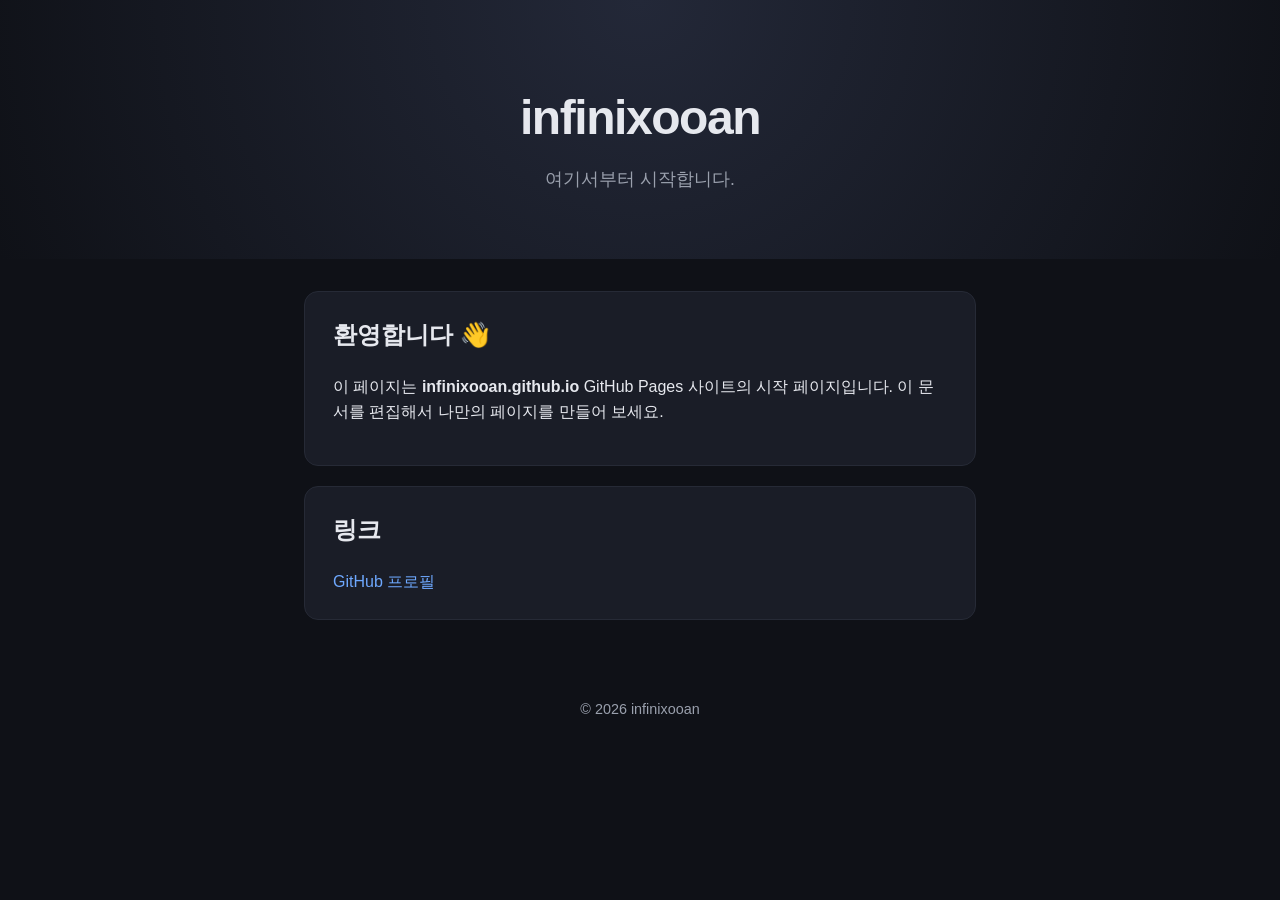
==== index.html @ f915fba2 "Initial GitHub Pages site" ====
<!DOCTYPE html>
<html lang="ko">
<head>
  <meta charset="UTF-8" />
  <meta name="viewport" content="width=device-width, initial-scale=1.0" />
  <title>infinixooan</title>
  <link rel="stylesheet" href="style.css" />
</head>
<body>
  <header class="hero">
    <h1>infinixooan</h1>
    <p class="tagline">여기서부터 시작합니다.</p>
  </header>

  <main>
    <section class="card">
      <h2>환영합니다 👋</h2>
      <p>
        이 페이지는 <strong>infinixooan.github.io</strong> GitHub Pages 사이트의
        시작 페이지입니다. 이 문서를 편집해서 나만의 페이지를 만들어 보세요.
      </p>
    </section>

    <section class="card">
      <h2>링크</h2>
      <ul class="links">
        <li><a href="https://github.com/infinixooan-web">GitHub 프로필</a></li>
      </ul>
    </section>
  </main>

  <footer>
    <p>© <span id="year"></span> infinixooan</p>
  </footer>

  <script src="main.js"></script>
</body>
</html>
---- style.css ----
:root {
  --bg: #0f1117;
  --card: #1a1d27;
  --text: #e6e8ee;
  --muted: #9aa0ad;
  --accent: #6ea8fe;
}

* { box-sizing: border-box; }

body {
  margin: 0;
  font-family: -apple-system, "Segoe UI", Roboto, "Malgun Gothic", sans-serif;
  background: var(--bg);
  color: var(--text);
  line-height: 1.6;
}

.hero {
  text-align: center;
  padding: 5rem 1.5rem 3rem;
  background: radial-gradient(circle at 50% 0%, #232838, var(--bg));
}

.hero h1 {
  margin: 0;
  font-size: 3rem;
  letter-spacing: -0.03em;
}

.tagline {
  color: var(--muted);
  margin-top: 0.5rem;
  font-size: 1.1rem;
}

main {
  max-width: 720px;
  margin: 0 auto;
  padding: 2rem 1.5rem;
  display: grid;
  gap: 1.25rem;
}

.card {
  background: var(--card);
  border: 1px solid #262a36;
  border-radius: 14px;
  padding: 1.5rem 1.75rem;
}

.card h2 { margin-top: 0; }

.links { list-style: none; padding: 0; margin: 0; }

.links a {
  color: var(--accent);
  text-decoration: none;
}

.links a:hover { text-decoration: underline; }

footer {
  text-align: center;
  color: var(--muted);
  padding: 2rem 1rem 3rem;
  font-size: 0.9rem;
}
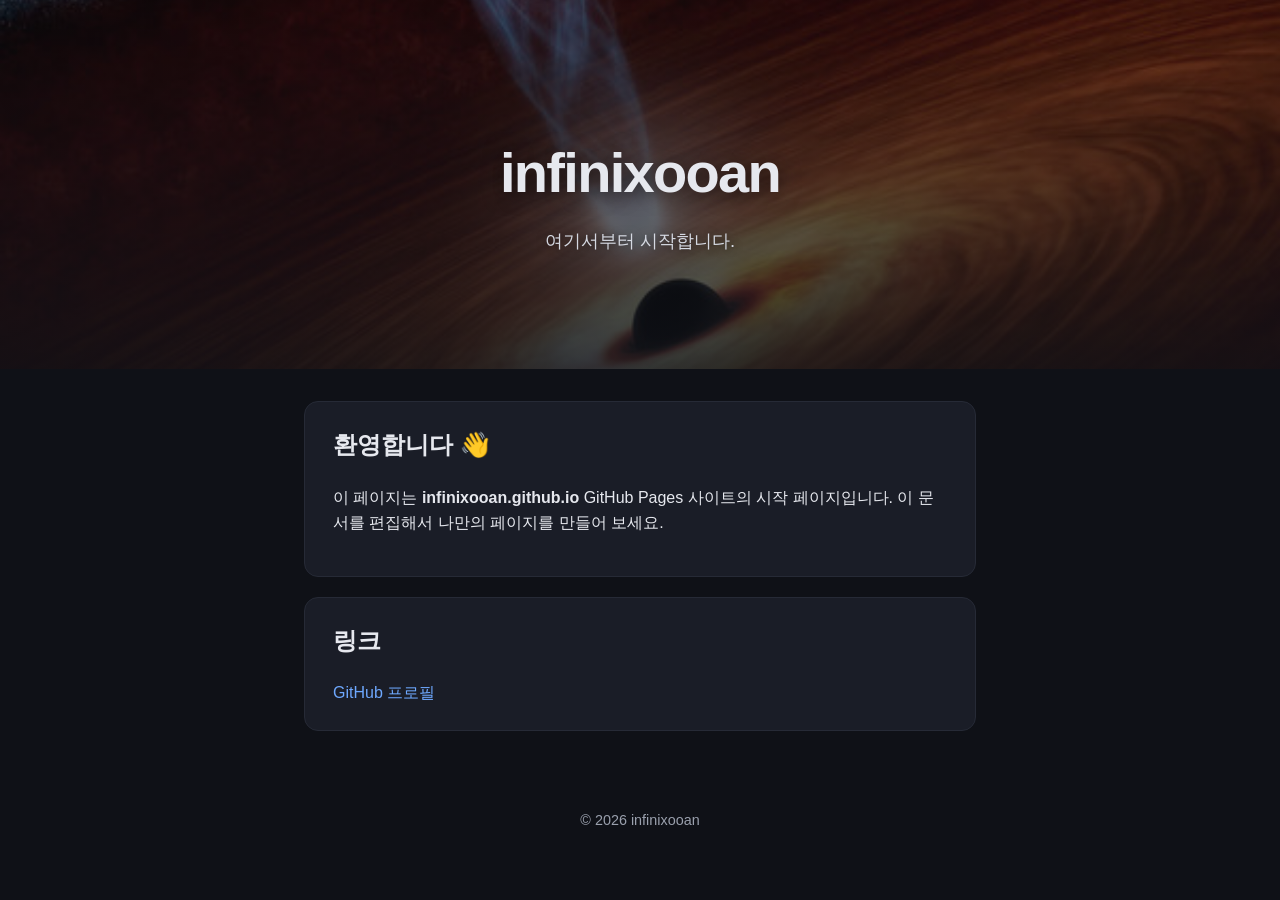
==== commit 5216209b: "대표 이미지(블랙홀)를 히어로 배경으로 추가" ====
--- a/index.html
+++ b/index.html
@@ -8,8 +8,11 @@
 </head>
 <body>
   <header class="hero">
-    <h1>infinixooan</h1>
-    <p class="tagline">여기서부터 시작합니다.</p>
+    <div class="hero__overlay"></div>
+    <div class="hero__content">
+      <h1>infinixooan</h1>
+      <p class="tagline">여기서부터 시작합니다.</p>
+    </div>
   </header>
 
   <main>
--- a/style.css
+++ b/style.css
@@ -17,21 +17,38 @@
 }
 
 .hero {
+  position: relative;
   text-align: center;
-  padding: 5rem 1.5rem 3rem;
-  background: radial-gradient(circle at 50% 0%, #232838, var(--bg));
+  padding: 8rem 1.5rem 6rem;
+  background-image: url("main-photo.jpg");
+  background-size: cover;
+  background-position: center;
+  overflow: hidden;
+}
+
+.hero__overlay {
+  position: absolute;
+  inset: 0;
+  background: linear-gradient(180deg, rgba(15, 17, 23, 0.35) 0%, rgba(15, 17, 23, 0.85) 100%);
+}
+
+.hero__content {
+  position: relative;
+  z-index: 1;
 }
 
 .hero h1 {
   margin: 0;
-  font-size: 3rem;
+  font-size: 3.5rem;
   letter-spacing: -0.03em;
+  text-shadow: 0 2px 20px rgba(0, 0, 0, 0.6);
 }
 
 .tagline {
-  color: var(--muted);
+  color: #d5d9e2;
   margin-top: 0.5rem;
-  font-size: 1.1rem;
+  font-size: 1.15rem;
+  text-shadow: 0 1px 10px rgba(0, 0, 0, 0.6);
 }
 
 main {
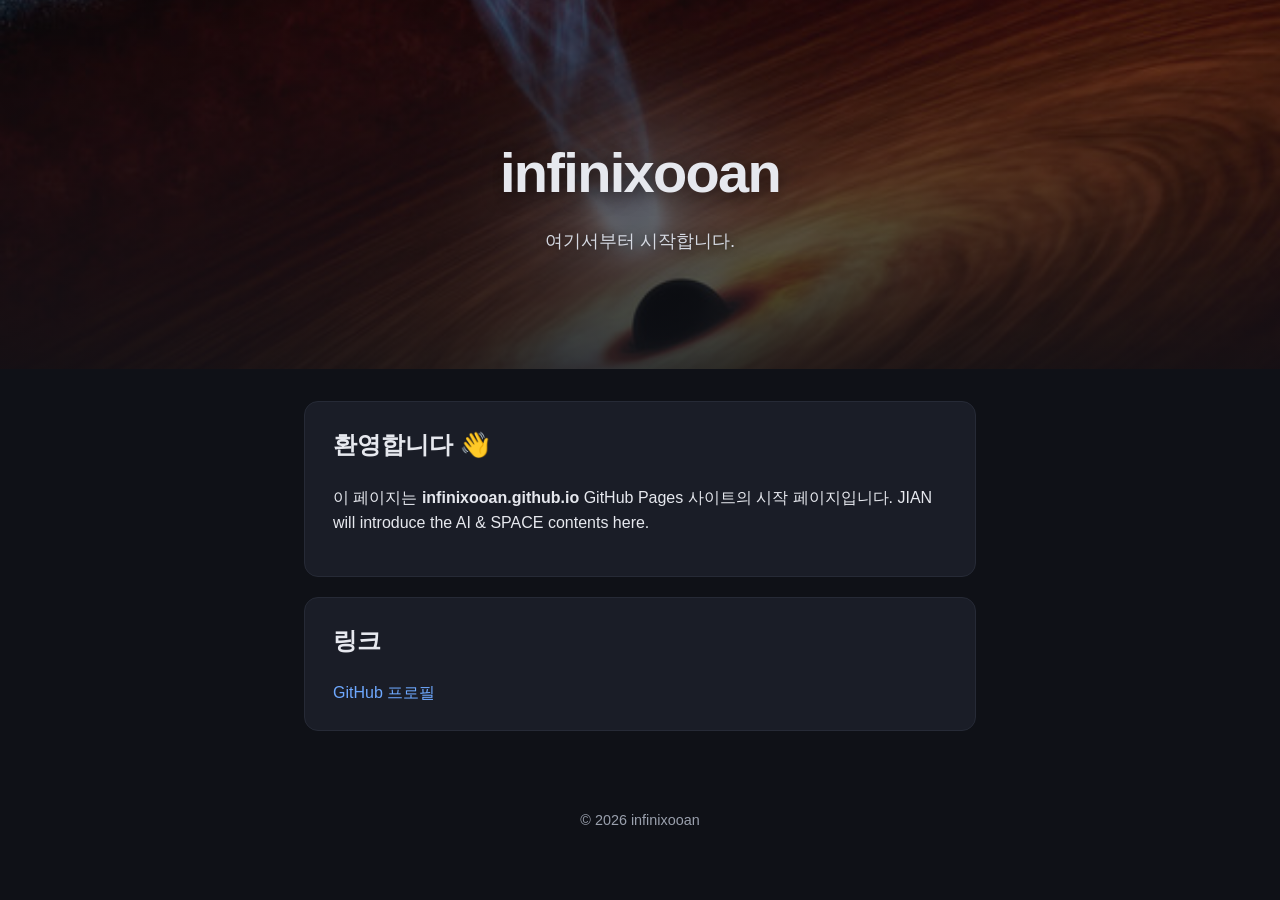
==== commit c2008936: "docs: update homepage description to introduce AI & SPACE content focus" ====
--- a/index.html
+++ b/index.html
@@ -20,7 +20,7 @@
       <h2>환영합니다 👋</h2>
       <p>
         이 페이지는 <strong>infinixooan.github.io</strong> GitHub Pages 사이트의
-        시작 페이지입니다. 이 문서를 편집해서 나만의 페이지를 만들어 보세요.
+        시작 페이지입니다. JIAN will introduce the AI & SPACE contents here.
       </p>
     </section>
 
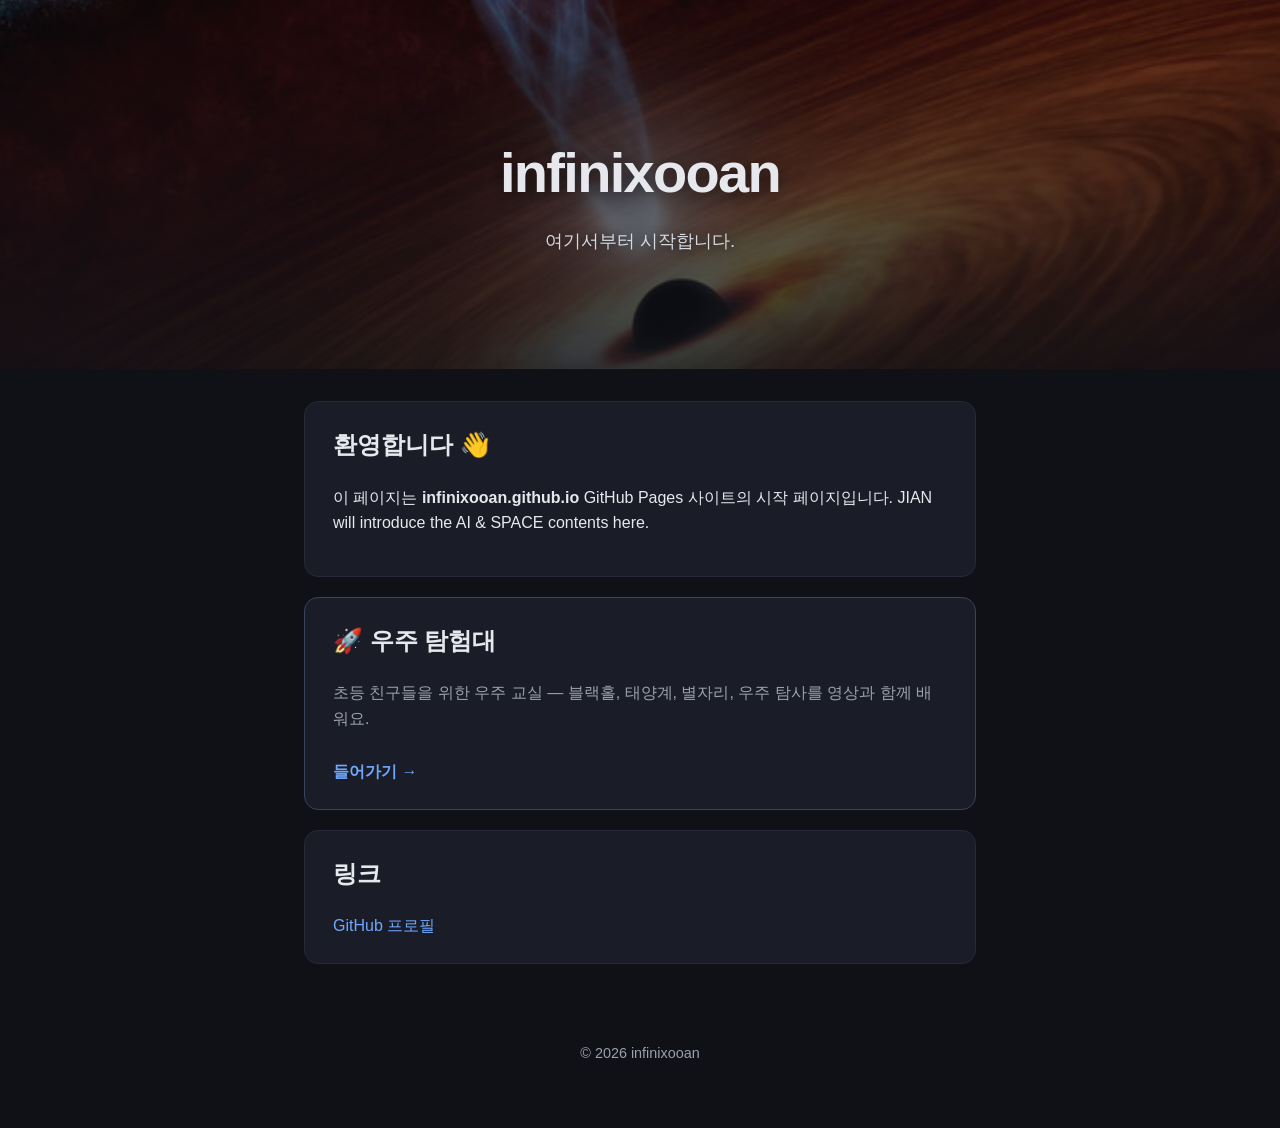
==== commit c6fdaf99: "메인 홈페이지에 우주 탐험대 앱 링크 카드 추가" ====
--- a/index.html
+++ b/index.html
@@ -24,6 +24,12 @@
       </p>
     </section>
 
+    <a class="card card--app" href="space/">
+      <h2>🚀 우주 탐험대</h2>
+      <p>초등 친구들을 위한 우주 교실 — 블랙홀, 태양계, 별자리, 우주 탐사를 영상과 함께 배워요.</p>
+      <span class="card__cta">들어가기 →</span>
+    </a>
+
     <section class="card">
       <h2>링크</h2>
       <ul class="links">
--- a/style.css
+++ b/style.css
@@ -68,6 +68,26 @@
 
 .card h2 { margin-top: 0; }
 
+.card--app {
+  display: block;
+  text-decoration: none;
+  color: var(--text);
+  border-color: #3a4260;
+  transition: transform 0.15s, border-color 0.15s, background 0.15s;
+}
+.card--app:hover {
+  transform: translateY(-3px);
+  border-color: var(--accent);
+  background: #1f2436;
+}
+.card--app p { color: var(--muted); }
+.card__cta {
+  display: inline-block;
+  margin-top: 0.75rem;
+  color: var(--accent);
+  font-weight: 600;
+}
+
 .links { list-style: none; padding: 0; margin: 0; }
 
 .links a {
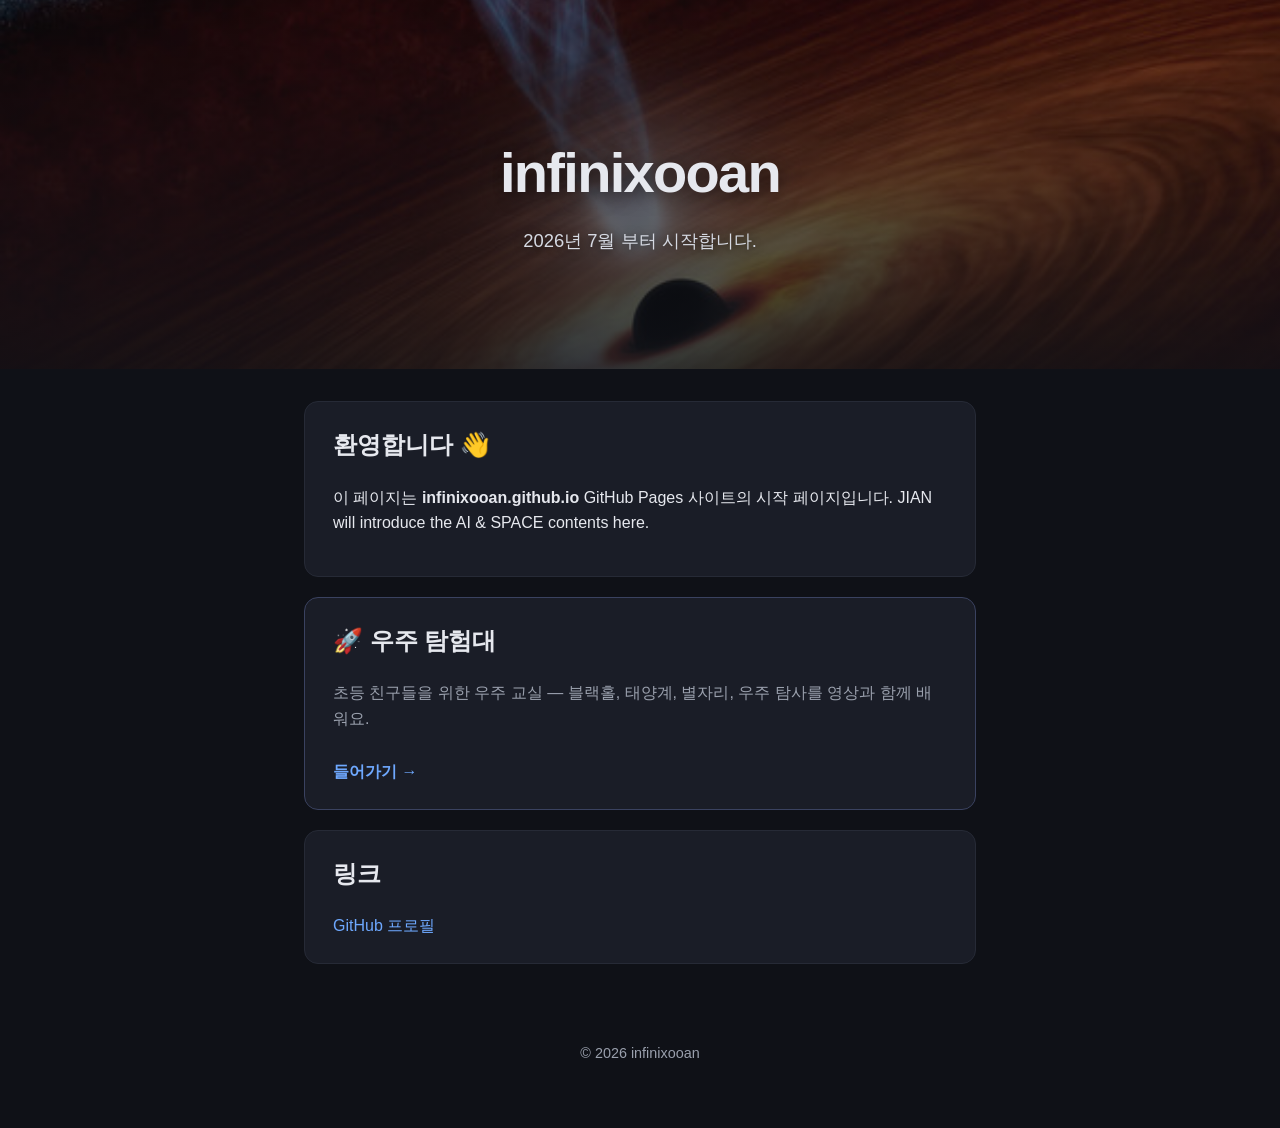
==== commit 650181bc: "update index.html homepage content" ====
--- a/index.html
+++ b/index.html
@@ -10,8 +10,8 @@
   <header class="hero">
     <div class="hero__overlay"></div>
     <div class="hero__content">
-      <h1>infinixooan</h1>
-      <p class="tagline">여기서부터 시작합니다.</p>
+      <h1>infinixooan</h1> 
+      <p class="tagline">2026년 7월 부터 시작합니다.</p>
     </div>
   </header>
 
@@ -20,7 +20,8 @@
       <h2>환영합니다 👋</h2>
       <p>
         이 페이지는 <strong>infinixooan.github.io</strong> GitHub Pages 사이트의
-        시작 페이지입니다. JIAN will introduce the AI & SPACE contents here.
+        시작 페이지입니다. 
+        JIAN will introduce the AI & SPACE contents here.
       </p>
     </section>
 
